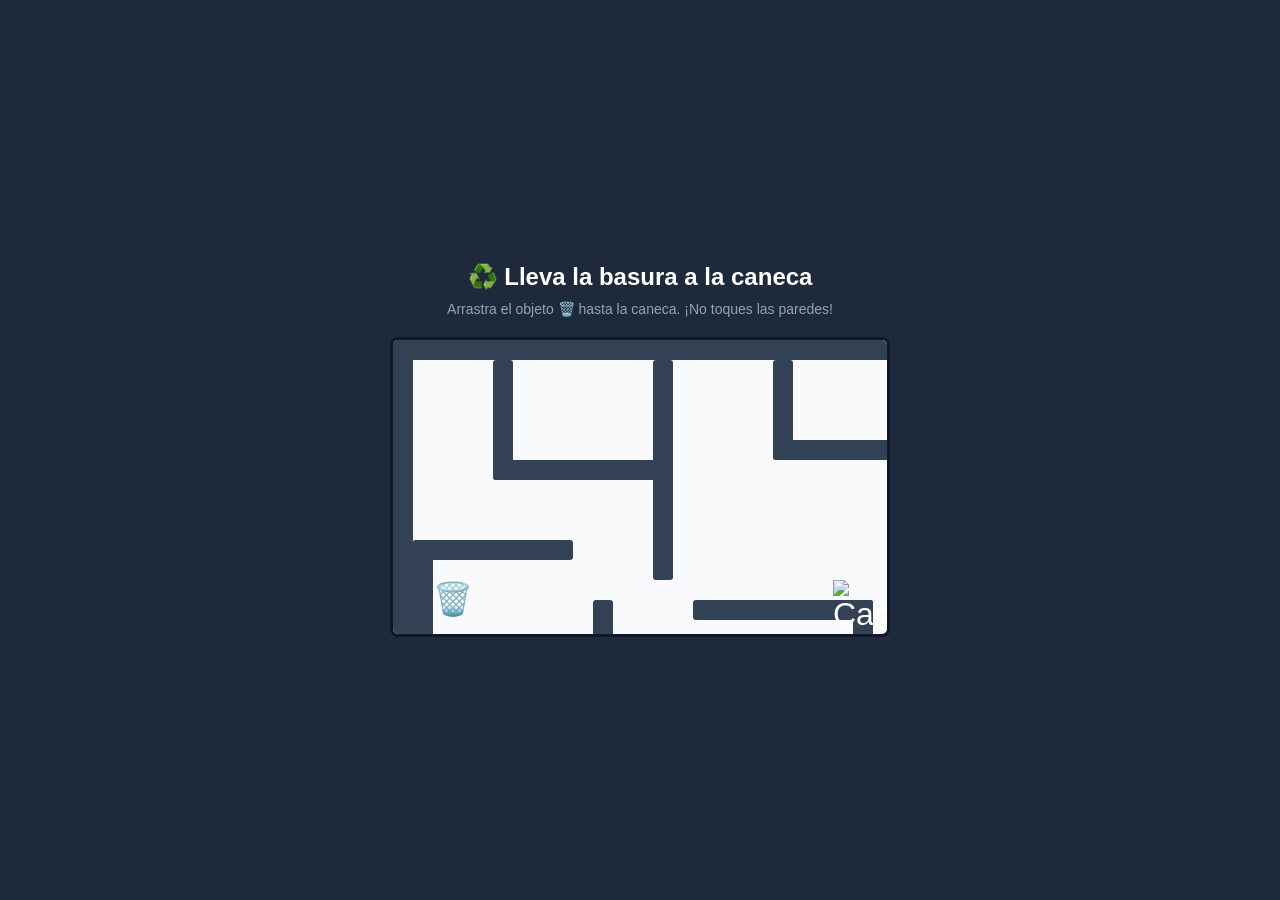
==== index.html @ 74b23d67 "Update index.html" ====
<!DOCTYPE html>
<html lang="es">
<head>
  <meta charset="UTF-8">
  <meta name="viewport" content="width=device-width, initial-scale=1.0">
  <title>Laberinto - Lleva la basura a la caneca</title>
  <link rel="stylesheet" href="style.css">
</head>
<body>
  <div id="juego">
    <h1>♻️ Lleva la basura a la caneca</h1>
    <p id="instrucciones">Arrastra el objeto 🗑️ hasta la caneca. ¡No toques las paredes!</p>

    <div id="laberinto">
      <!-- ===== BORDES EXTERNOS ===== -->
      <div class="pared" style="top: 0;    left: 0;    width: 800px; height: 20px;"></div>
      <div class="pared" style="top: 0;    left: 0;    width: 20px;  height: 600px;"></div>
      <div class="pared" style="top: 0;    left: 780px; width: 20px; height: 600px;"></div>
      <div class="pared" style="top: 580px; left: 0;    width: 800px; height: 20px;"></div>

      <!-- ===== PAREDES INTERNAS (diseño del laberinto) ===== -->

      <!-- Fila superior -->
      <div class="pared" style="top: 20px;  left: 100px; width: 20px;  height: 120px;"></div>
      <div class="pared" style="top: 120px; left: 100px; width: 180px; height: 20px;"></div>
      <div class="pared" style="top: 20px;  left: 260px; width: 20px;  height: 220px;"></div>
      <div class="pared" style="top: 20px;  left: 380px; width: 20px;  height: 100px;"></div>
      <div class="pared" style="top: 100px; left: 380px; width: 200px; height: 20px;"></div>
      <div class="pared" style="top: 20px;  left: 560px; width: 20px;  height: 260px;"></div>
      <div class="pared" style="top: 20px;  left: 660px; width: 20px;  height: 140px;"></div>
      <div class="pared" style="top: 140px; left: 660px; width: 120px; height: 20px;"></div>

      <!-- Zona media -->
      <div class="pared" style="top: 200px; left: 20px;  width: 160px; height: 20px;"></div>
      <div class="pared" style="top: 200px; left: 20px;  width: 20px;  height: 160px;"></div>
      <div class="pared" style="top: 340px; left: 20px;  width: 220px; height: 20px;"></div>
      <div class="pared" style="top: 260px; left: 200px; width: 20px;  height: 100px;"></div>
      <div class="pared" style="top: 260px; left: 300px; width: 180px; height: 20px;"></div>
      <div class="pared" style="top: 260px; left: 460px; width: 20px;  height: 140px;"></div>
      <div class="pared" style="top: 380px; left: 380px; width: 100px; height: 20px;"></div>
      <div class="pared" style="top: 380px; left: 300px; width: 20px;  height: 100px;"></div>
      <div class="pared" style="top: 460px; left: 300px; width: 220px; height: 20px;"></div>
      <div class="pared" style="top: 380px; left: 560px; width: 20px;  height: 120px;"></div>
      <div class="pared" style="top: 380px; left: 660px; width: 120px; height: 20px;"></div>

      <!-- Zona inferior -->
      <div class="pared" style="top: 480px; left: 20px;  width: 140px; height: 20px;"></div>
      <div class="pared" style="top: 480px; left: 20px;  width: 20px;  height: 100px;"></div>
      <div class="pared" style="top: 480px; left: 200px; width: 20px;  height: 100px;"></div>
      <div class="pared" style="top: 480px; left: 380px; width: 20px;  height: 100px;"></div>
      <div class="pared" style="top: 480px; left: 460px; width: 20px;  height: 100px;"></div>
      <div class="pared" style="top: 480px; left: 560px; width: 20px;  height: 100px;"></div>

      <!-- ===== OBJETO ARRASTRABLE ===== -->
      <div id="objeto">🗑️</div>

      <!-- ===== CANECA (META) ===== -->
      <div id="meta">
        <img src="https://cdn-icons-png.flaticon.com/512/2933/2933263.png" alt="Caneca de basura">
      </div>
    </div>
  </div>

  <!-- Pantalla de derrota -->
  <div id="perdiste" class="pantalla oculto">
    <h2>💥 ¡Perdiste!</h2>
    <p>Tocaste una pared</p>
    <button onclick="reiniciar()">Intentar de nuevo</button>
  </div>

  <!-- Pantalla de victoria -->
  <div id="ganaste" class="pantalla oculto">
    <h2>🎉 ¡Ganaste!</h2>
    <p>¡Llevaste la basura a la caneca!</p>
    <button onclick="reiniciar()">Jugar otra vez</button>
  </div>

  <script src="script.js"></script>
</body>
</html>
---- style.css ----
* { box-sizing: border-box; margin: 0; padding: 0; }

body {
  font-family: Arial, sans-serif;
  background: #1e293b;
  color: white;
  display: flex;
  justify-content: center;
  align-items: center;
  min-height: 100vh;
  padding: 20px;
}

#juego { text-align: center; }

h1 { margin-bottom: 10px; font-size: 24px; }
#instrucciones { margin-bottom: 20px; color: #94a3b8; font-size: 14px; }

#laberinto {
  position: relative;
  width: 500px;
  height: 300px;
  background: #f8fafc;
  border: 3px solid #0f172a;
  border-radius: 8px;
  margin: 0 auto;
  overflow: hidden;
}

.pared {
  position: absolute;
  background: #334155;
  border-radius: 3px;
}

#objeto {
  position: absolute;
  top: 240px;
  left: 40px;
  font-size: 32px;
  cursor: grab;
  user-select: none;
  transition: transform 0.05s;
  z-index: 10;
}

#objeto:active { cursor: grabbing; }

#meta {
  position: absolute;
  top: 240px;
  left: 440px;
  font-size: 32px;
  user-select: none;
}

/* Pantallas de resultado */
.pantalla {
  position: fixed;
  inset: 0;
  background: rgba(0,0,0,0.9);
  display: flex;
  flex-direction: column;
  justify-content: center;
  align-items: center;
  gap: 15px;
  z-index: 100;
}

.pantalla.oculto { display: none; }

.pantalla h2 { font-size: 48px; }

.pantalla button {
  padding: 12px 24px;
  font-size: 16px;
  background: #3b82f6;
  color: white;
  border: none;
  border-radius: 8px;
  cursor: pointer;
  margin-top: 10px;
}

.pantalla button:hover { background: #2563eb; }
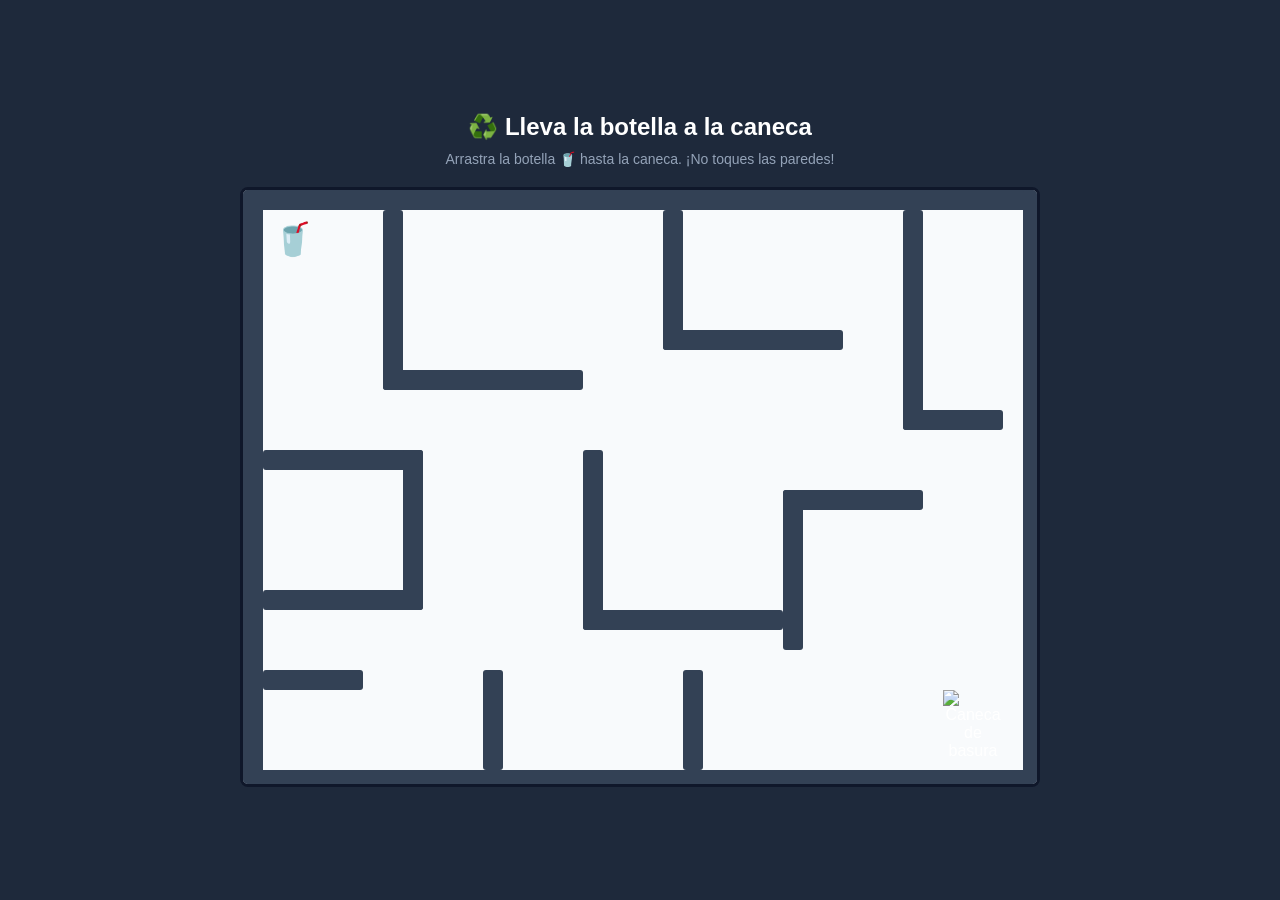
==== commit 40aa5c27: "Update index.html" ====
--- a/index.html
+++ b/index.html
@@ -3,13 +3,13 @@
 <head>
   <meta charset="UTF-8">
   <meta name="viewport" content="width=device-width, initial-scale=1.0">
-  <title>Laberinto - Lleva la basura a la caneca</title>
+  <title>Laberinto - Lleva la botella a la caneca</title>
   <link rel="stylesheet" href="style.css">
 </head>
 <body>
   <div id="juego">
-    <h1>♻️ Lleva la basura a la caneca</h1>
-    <p id="instrucciones">Arrastra el objeto 🗑️ hasta la caneca. ¡No toques las paredes!</p>
+    <h1>♻️ Lleva la botella a la caneca</h1>
+    <p id="instrucciones">Arrastra la botella 🥤 hasta la caneca. ¡No toques las paredes!</p>
 
     <div id="laberinto">
       <!-- ===== BORDES EXTERNOS ===== -->
@@ -18,43 +18,43 @@
       <div class="pared" style="top: 0;    left: 780px; width: 20px; height: 600px;"></div>
       <div class="pared" style="top: 580px; left: 0;    width: 800px; height: 20px;"></div>
 
-      <!-- ===== PAREDES INTERNAS (diseño del laberinto) ===== -->
+      <!-- ===== PAREDES INTERNAS ===== -->
+      <!-- Diseño con pasillos anchos (80px mínimo entre paredes) -->
 
-      <!-- Fila superior -->
-      <div class="pared" style="top: 20px;  left: 100px; width: 20px;  height: 120px;"></div>
-      <div class="pared" style="top: 120px; left: 100px; width: 180px; height: 20px;"></div>
-      <div class="pared" style="top: 20px;  left: 260px; width: 20px;  height: 220px;"></div>
-      <div class="pared" style="top: 20px;  left: 380px; width: 20px;  height: 100px;"></div>
-      <div class="pared" style="top: 100px; left: 380px; width: 200px; height: 20px;"></div>
-      <div class="pared" style="top: 20px;  left: 560px; width: 20px;  height: 260px;"></div>
-      <div class="pared" style="top: 20px;  left: 660px; width: 20px;  height: 140px;"></div>
-      <div class="pared" style="top: 140px; left: 660px; width: 120px; height: 20px;"></div>
+      <!-- Bloque superior izquierdo -->
+      <div class="pared" style="top: 20px;  left: 140px; width: 20px;  height: 180px;"></div>
+      <div class="pared" style="top: 180px; left: 140px; width: 200px; height: 20px;"></div>
 
-      <!-- Zona media -->
-      <div class="pared" style="top: 200px; left: 20px;  width: 160px; height: 20px;"></div>
-      <div class="pared" style="top: 200px; left: 20px;  width: 20px;  height: 160px;"></div>
-      <div class="pared" style="top: 340px; left: 20px;  width: 220px; height: 20px;"></div>
-      <div class="pared" style="top: 260px; left: 200px; width: 20px;  height: 100px;"></div>
-      <div class="pared" style="top: 260px; left: 300px; width: 180px; height: 20px;"></div>
-      <div class="pared" style="top: 260px; left: 460px; width: 20px;  height: 140px;"></div>
-      <div class="pared" style="top: 380px; left: 380px; width: 100px; height: 20px;"></div>
-      <div class="pared" style="top: 380px; left: 300px; width: 20px;  height: 100px;"></div>
-      <div class="pared" style="top: 460px; left: 300px; width: 220px; height: 20px;"></div>
-      <div class="pared" style="top: 380px; left: 560px; width: 20px;  height: 120px;"></div>
-      <div class="pared" style="top: 380px; left: 660px; width: 120px; height: 20px;"></div>
+      <!-- Bloque superior central -->
+      <div class="pared" style="top: 20px;  left: 420px; width: 20px;  height: 140px;"></div>
+      <div class="pared" style="top: 140px; left: 420px; width: 180px; height: 20px;"></div>
 
-      <!-- Zona inferior -->
-      <div class="pared" style="top: 480px; left: 20px;  width: 140px; height: 20px;"></div>
-      <div class="pared" style="top: 480px; left: 20px;  width: 20px;  height: 100px;"></div>
-      <div class="pared" style="top: 480px; left: 200px; width: 20px;  height: 100px;"></div>
-      <div class="pared" style="top: 480px; left: 380px; width: 20px;  height: 100px;"></div>
-      <div class="pared" style="top: 480px; left: 460px; width: 20px;  height: 100px;"></div>
-      <div class="pared" style="top: 480px; left: 560px; width: 20px;  height: 100px;"></div>
+      <!-- Bloque superior derecho -->
+      <div class="pared" style="top: 20px;  left: 660px; width: 20px;  height: 220px;"></div>
+      <div class="pared" style="top: 220px; left: 660px; width: 100px; height: 20px;"></div>
 
-      <!-- ===== OBJETO ARRASTRABLE ===== -->
-      <div id="objeto">🗑️</div>
+      <!-- Bloque medio izquierdo -->
+      <div class="pared" style="top: 260px; left: 20px;  width: 160px; height: 20px;"></div>
+      <div class="pared" style="top: 260px; left: 160px; width: 20px;  height: 160px;"></div>
+      <div class="pared" style="top: 400px; left: 20px;  width: 160px; height: 20px;"></div>
 
-      <!-- ===== CANECA (META) ===== -->
+      <!-- Bloque medio central -->
+      <div class="pared" style="top: 260px; left: 340px; width: 20px;  height: 180px;"></div>
+      <div class="pared" style="top: 420px; left: 340px; width: 200px; height: 20px;"></div>
+
+      <!-- Bloque medio derecho -->
+      <div class="pared" style="top: 300px; left: 540px; width: 20px;  height: 160px;"></div>
+      <div class="pared" style="top: 300px; left: 540px; width: 140px; height: 20px;"></div>
+
+      <!-- Bloque inferior -->
+      <div class="pared" style="top: 480px; left: 20px;  width: 100px; height: 20px;"></div>
+      <div class="pared" style="top: 480px; left: 240px; width: 20px;  height: 100px;"></div>
+      <div class="pared" style="top: 480px; left: 440px; width: 20px;  height: 100px;"></div>
+
+      <!-- ===== OBJETO ARRASTRABLE (BOTELLA) ===== -->
+      <div id="objeto">🥤</div>
+
+      <!-- ===== CANECA (META) - FIJA ===== -->
       <div id="meta">
         <img src="https://cdn-icons-png.flaticon.com/512/2933/2933263.png" alt="Caneca de basura">
       </div>
@@ -71,7 +71,7 @@
   <!-- Pantalla de victoria -->
   <div id="ganaste" class="pantalla oculto">
     <h2>🎉 ¡Ganaste!</h2>
-    <p>¡Llevaste la basura a la caneca!</p>
+    <p>¡Llevaste la botella a la caneca!</p>
     <button onclick="reiniciar()">Jugar otra vez</button>
   </div>
 
--- a/style.css
+++ b/style.css
@@ -18,8 +18,8 @@
 
 #laberinto {
   position: relative;
-  width: 500px;
-  height: 300px;
+  width: 800px;
+  height: 600px;
   background: #f8fafc;
   border: 3px solid #0f172a;
   border-radius: 8px;
@@ -35,12 +35,11 @@
 
 #objeto {
   position: absolute;
-  top: 240px;
-  left: 40px;
+  top: 30px;
+  left: 30px;
   font-size: 32px;
   cursor: grab;
   user-select: none;
-  transition: transform 0.05s;
   z-index: 10;
 }
 
@@ -48,10 +47,16 @@
 
 #meta {
   position: absolute;
-  top: 240px;
-  left: 440px;
-  font-size: 32px;
+  top: 500px;
+  left: 700px;
+  width: 60px;
+  height: 60px;
   user-select: none;
+}
+#meta img {
+  width: 100%;
+  height: 100%;
+  object-fit: contain;
 }
 
 /* Pantallas de resultado */
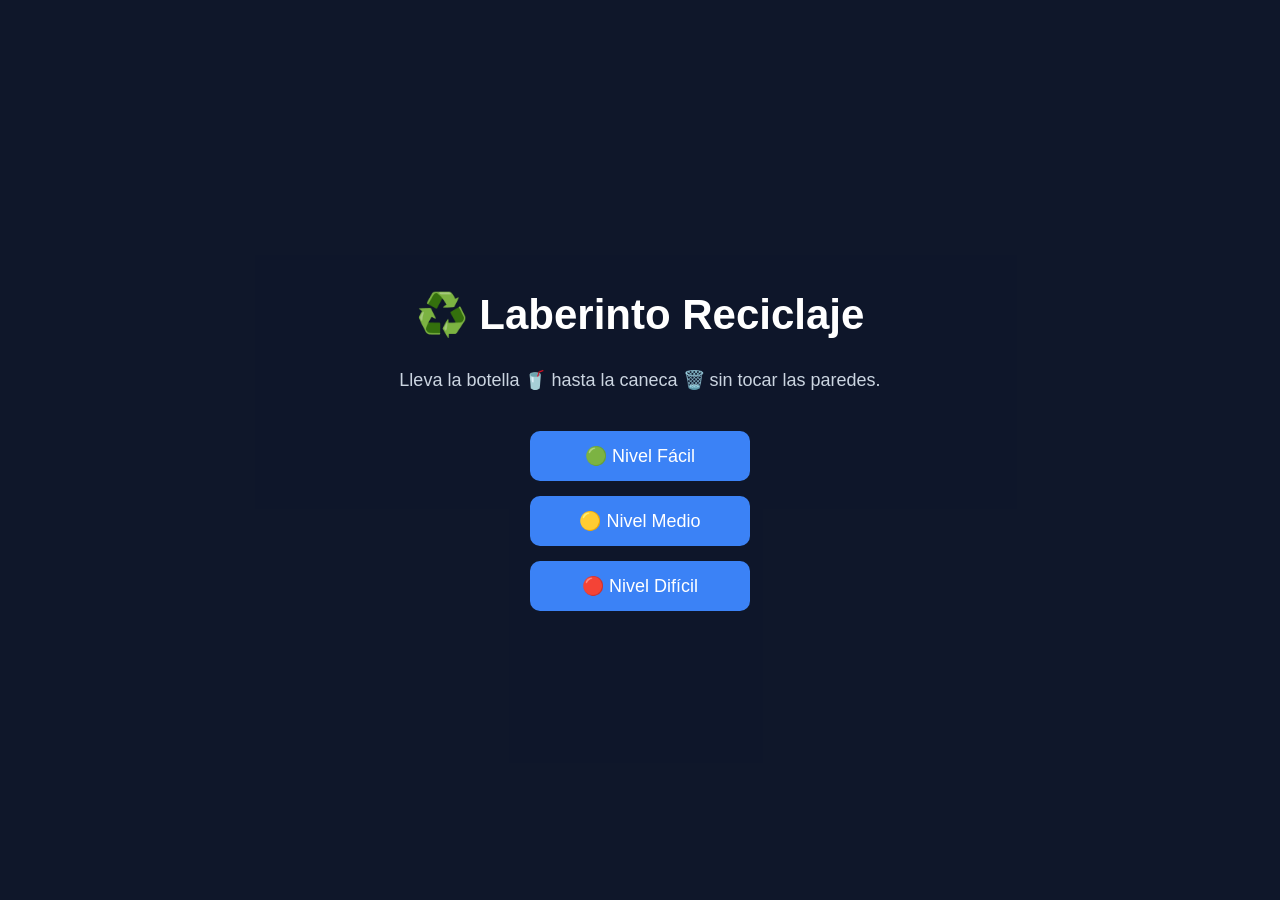
==== commit 0d98c358: "Update index.html" ====
--- a/index.html
+++ b/index.html
@@ -7,72 +7,52 @@
   <link rel="stylesheet" href="style.css">
 </head>
 <body>
-  <div id="juego">
-    <h1>♻️ Lleva la botella a la caneca</h1>
+
+  <!-- ================= MENÚ DE INICIO ================= -->
+  <div id="menu" class="pantalla">
+    <h1>♻️ Laberinto Reciclaje</h1>
+    <p>Lleva la botella 🥤 hasta la caneca 🗑️ sin tocar las paredes.</p>
+    <div class="botones-menu">
+      <button onclick="iniciarNivel(1)">🟢 Nivel Fácil</button>
+      <button onclick="iniciarNivel(2)">🟡 Nivel Medio</button>
+      <button onclick="iniciarNivel(3)">🔴 Nivel Difícil</button>
+    </div>
+  </div>
+
+  <!-- ================= JUEGO ================= -->
+  <div id="juego" class="oculto">
+    <h1 id="titulo-nivel">Nivel 1 - Fácil</h1>
     <p id="instrucciones">Arrastra la botella 🥤 hasta la caneca. ¡No toques las paredes!</p>
 
     <div id="laberinto">
-      <!-- ===== BORDES EXTERNOS ===== -->
-      <div class="pared" style="top: 0;    left: 0;    width: 800px; height: 20px;"></div>
-      <div class="pared" style="top: 0;    left: 0;    width: 20px;  height: 600px;"></div>
-      <div class="pared" style="top: 0;    left: 780px; width: 20px; height: 600px;"></div>
-      <div class="pared" style="top: 580px; left: 0;    width: 800px; height: 20px;"></div>
+      <!-- Las paredes se generan desde JavaScript según el nivel -->
 
-      <!-- ===== PAREDES INTERNAS ===== -->
-      <!-- Diseño con pasillos anchos (80px mínimo entre paredes) -->
-
-      <!-- Bloque superior izquierdo -->
-      <div class="pared" style="top: 20px;  left: 140px; width: 20px;  height: 180px;"></div>
-      <div class="pared" style="top: 180px; left: 140px; width: 200px; height: 20px;"></div>
-
-      <!-- Bloque superior central -->
-      <div class="pared" style="top: 20px;  left: 420px; width: 20px;  height: 140px;"></div>
-      <div class="pared" style="top: 140px; left: 420px; width: 180px; height: 20px;"></div>
-
-      <!-- Bloque superior derecho -->
-      <div class="pared" style="top: 20px;  left: 660px; width: 20px;  height: 220px;"></div>
-      <div class="pared" style="top: 220px; left: 660px; width: 100px; height: 20px;"></div>
-
-      <!-- Bloque medio izquierdo -->
-      <div class="pared" style="top: 260px; left: 20px;  width: 160px; height: 20px;"></div>
-      <div class="pared" style="top: 260px; left: 160px; width: 20px;  height: 160px;"></div>
-      <div class="pared" style="top: 400px; left: 20px;  width: 160px; height: 20px;"></div>
-
-      <!-- Bloque medio central -->
-      <div class="pared" style="top: 260px; left: 340px; width: 20px;  height: 180px;"></div>
-      <div class="pared" style="top: 420px; left: 340px; width: 200px; height: 20px;"></div>
-
-      <!-- Bloque medio derecho -->
-      <div class="pared" style="top: 300px; left: 540px; width: 20px;  height: 160px;"></div>
-      <div class="pared" style="top: 300px; left: 540px; width: 140px; height: 20px;"></div>
-
-      <!-- Bloque inferior -->
-      <div class="pared" style="top: 480px; left: 20px;  width: 100px; height: 20px;"></div>
-      <div class="pared" style="top: 480px; left: 240px; width: 20px;  height: 100px;"></div>
-      <div class="pared" style="top: 480px; left: 440px; width: 20px;  height: 100px;"></div>
-
-      <!-- ===== OBJETO ARRASTRABLE (BOTELLA) ===== -->
+      <!-- Objeto arrastrable -->
       <div id="objeto">🥤</div>
 
-      <!-- ===== CANECA (META) - FIJA ===== -->
+      <!-- Caneca (meta) -->
       <div id="meta">
-        <img src="https://cdn-icons-png.flaticon.com/512/2933/2933263.png" alt="Caneca de basura">
+        <img src="https://cdn-icons-png.flaticon.com/512/2933/2933263.png" alt="Caneca">
       </div>
     </div>
+
+    <button id="btn-menu" onclick="volverAlMenu()">⬅ Volver al menú</button>
   </div>
 
-  <!-- Pantalla de derrota -->
+  <!-- ================= PANTALLA PERDISTE ================= -->
   <div id="perdiste" class="pantalla oculto">
     <h2>💥 ¡Perdiste!</h2>
     <p>Tocaste una pared</p>
-    <button onclick="reiniciar()">Intentar de nuevo</button>
+    <button onclick="reiniciarNivel()">🔄 Intentar de nuevo</button>
+    <button onclick="volverAlMenu()">🏠 Menú principal</button>
   </div>
 
-  <!-- Pantalla de victoria -->
+  <!-- ================= PANTALLA GANASTE ================= -->
   <div id="ganaste" class="pantalla oculto">
     <h2>🎉 ¡Ganaste!</h2>
-    <p>¡Llevaste la botella a la caneca!</p>
-    <button onclick="reiniciar()">Jugar otra vez</button>
+    <p id="mensaje-ganaste">¡Llevaste la botella a la caneca!</p>
+    <button id="btn-siguiente" onclick="siguienteNivel()">➡ Siguiente nivel</button>
+    <button onclick="volverAlMenu()">🏠 Menú principal</button>
   </div>
 
   <script src="script.js"></script>
--- a/style.css
+++ b/style.css
@@ -1,7 +1,7 @@
 * { box-sizing: border-box; margin: 0; padding: 0; }
 
 body {
-  font-family: Arial, sans-serif;
+  font-family: 'Segoe UI', Arial, sans-serif;
   background: #1e293b;
   color: white;
   display: flex;
@@ -11,10 +11,53 @@
   padding: 20px;
 }
 
+.oculto { display: none !important; }
+
+/* ====== MENÚ Y PANTALLAS ====== */
+.pantalla {
+  position: fixed;
+  inset: 0;
+  background: rgba(15, 23, 42, 0.98);
+  display: flex;
+  flex-direction: column;
+  justify-content: center;
+  align-items: center;
+  gap: 20px;
+  z-index: 100;
+  padding: 20px;
+  text-align: center;
+}
+
+.pantalla h1 { font-size: 42px; margin-bottom: 10px; }
+.pantalla h2 { font-size: 48px; }
+.pantalla p { font-size: 18px; color: #cbd5e1; max-width: 500px; }
+
+.botones-menu {
+  display: flex;
+  flex-direction: column;
+  gap: 15px;
+  margin-top: 20px;
+}
+
+.pantalla button {
+  padding: 14px 28px;
+  font-size: 18px;
+  background: #3b82f6;
+  color: white;
+  border: none;
+  border-radius: 10px;
+  cursor: pointer;
+  transition: background 0.2s, transform 0.1s;
+  min-width: 220px;
+}
+
+.pantalla button:hover { background: #2563eb; transform: scale(1.03); }
+
+/* ====== JUEGO ====== */
 #juego { text-align: center; }
 
-h1 { margin-bottom: 10px; font-size: 24px; }
-#instrucciones { margin-bottom: 20px; color: #94a3b8; font-size: 14px; }
+#juego h1 { margin-bottom: 8px; font-size: 26px; color: #60a5fa; }
+#instrucciones { margin-bottom: 18px; color: #94a3b8; font-size: 14px; }
 
 #laberinto {
   position: relative;
@@ -22,7 +65,7 @@
   height: 600px;
   background: #f8fafc;
   border: 3px solid #0f172a;
-  border-radius: 8px;
+  border-radius: 10px;
   margin: 0 auto;
   overflow: hidden;
 }
@@ -35,56 +78,53 @@
 
 #objeto {
   position: absolute;
-  top: 30px;
-  left: 30px;
-  font-size: 32px;
+  width: 40px;
+  height: 40px;
+  font-size: 30px;
+  line-height: 40px;
+  text-align: center;
   cursor: grab;
   user-select: none;
   z-index: 10;
+  transition: transform 0.05s;
 }
 
-#objeto:active { cursor: grabbing; }
+#objeto:active { cursor: grabbing; transform: scale(1.1); }
 
 #meta {
   position: absolute;
-  top: 500px;
-  left: 700px;
   width: 60px;
   height: 60px;
   user-select: none;
+  z-index: 5;
+  pointer-events: none;
 }
+
 #meta img {
   width: 100%;
   height: 100%;
   object-fit: contain;
 }
 
-/* Pantallas de resultado */
-.pantalla {
-  position: fixed;
-  inset: 0;
-  background: rgba(0,0,0,0.9);
-  display: flex;
-  flex-direction: column;
-  justify-content: center;
-  align-items: center;
-  gap: 15px;
-  z-index: 100;
-}
-
-.pantalla.oculto { display: none; }
-
-.pantalla h2 { font-size: 48px; }
-
-.pantalla button {
-  padding: 12px 24px;
-  font-size: 16px;
-  background: #3b82f6;
+#btn-menu {
+  margin-top: 18px;
+  padding: 10px 20px;
+  font-size: 14px;
+  background: #475569;
   color: white;
   border: none;
   border-radius: 8px;
   cursor: pointer;
-  margin-top: 10px;
 }
 
-.pantalla button:hover { background: #2563eb; }
+#btn-menu:hover { background: #64748b; }
+
+/* ====== RESPONSIVE ====== */
+@media (max-width: 850px) {
+  #laberinto {
+    width: 90vw;
+    height: 68vw;
+    max-width: 800px;
+    max-height: 600px;
+  }
+}
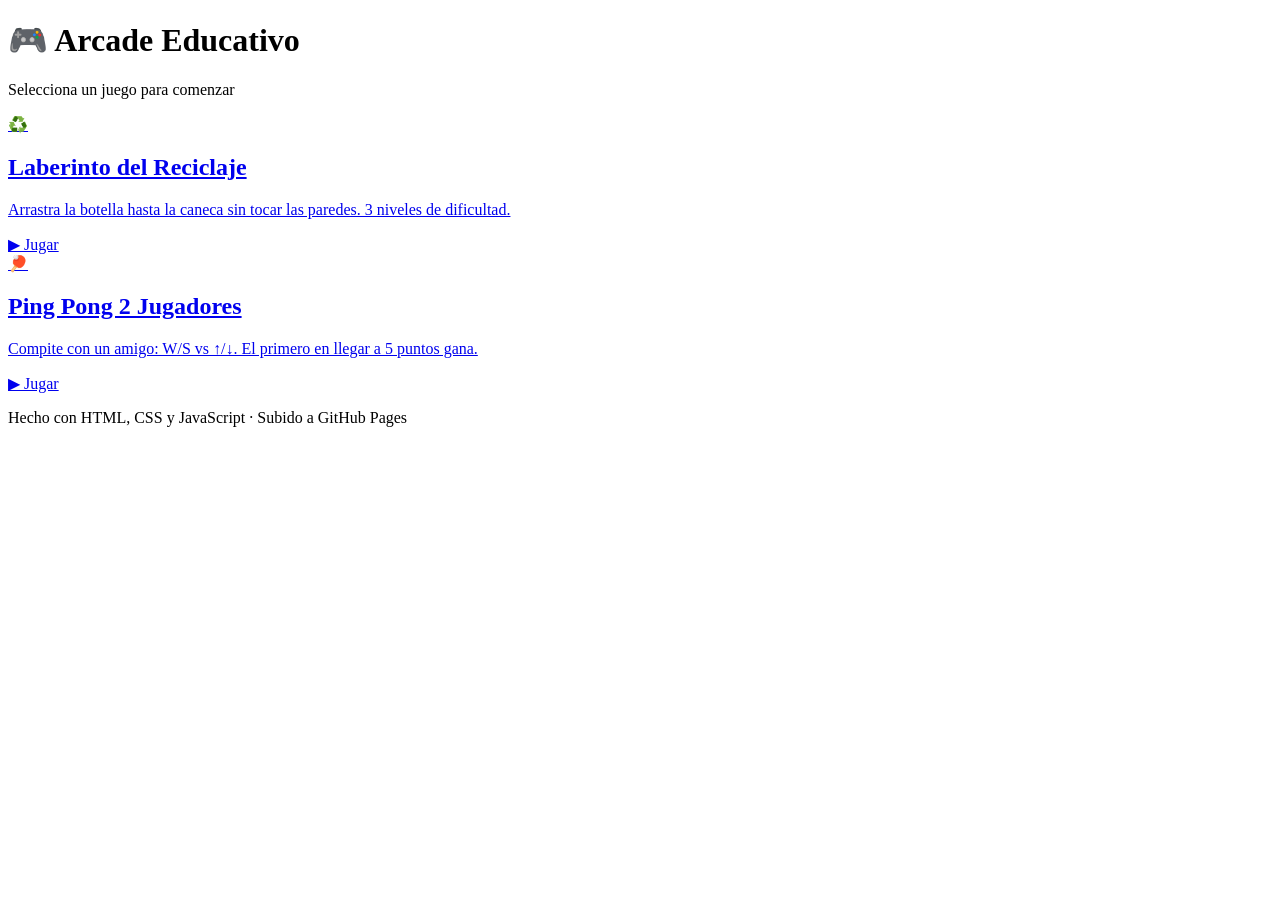
==== commit ff696118: "Create index.html" ====
--- a/index.html
+++ b/index.html
@@ -3,58 +3,39 @@
 <head>
   <meta charset="UTF-8">
   <meta name="viewport" content="width=device-width, initial-scale=1.0">
-  <title>Laberinto - Lleva la botella a la caneca</title>
-  <link rel="stylesheet" href="style.css">
+  <title>🎮 Arcade Educativo</title>
+  <link rel="stylesheet" href="styles.css">
 </head>
 <body>
 
-  <!-- ================= MENÚ DE INICIO ================= -->
-  <div id="menu" class="pantalla">
-    <h1>♻️ Laberinto Reciclaje</h1>
-    <p>Lleva la botella 🥤 hasta la caneca 🗑️ sin tocar las paredes.</p>
-    <div class="botones-menu">
-      <button onclick="iniciarNivel(1)">🟢 Nivel Fácil</button>
-      <button onclick="iniciarNivel(2)">🟡 Nivel Medio</button>
-      <button onclick="iniciarNivel(3)">🔴 Nivel Difícil</button>
+  <div class="contenedor">
+    <header>
+      <h1>🎮 Arcade Educativo</h1>
+      <p>Selecciona un juego para comenzar</p>
+    </header>
+
+    <div class="juegos">
+
+      <a href="laberinto/index.html" class="tarjeta">
+        <div class="icono">♻️</div>
+        <h2>Laberinto del Reciclaje</h2>
+        <p>Arrastra la botella hasta la caneca sin tocar las paredes. 3 niveles de dificultad.</p>
+        <span class="btn-jugar">▶ Jugar</span>
+      </a>
+
+      <a href="pingpong/index.html" class="tarjeta">
+        <div class="icono">🏓</div>
+        <h2>Ping Pong 2 Jugadores</h2>
+        <p>Compite con un amigo: W/S vs ↑/↓. El primero en llegar a 5 puntos gana.</p>
+        <span class="btn-jugar">▶ Jugar</span>
+      </a>
+
     </div>
+
+    <footer>
+      <p>Hecho con HTML, CSS y JavaScript · Subido a GitHub Pages</p>
+    </footer>
   </div>
 
-  <!-- ================= JUEGO ================= -->
-  <div id="juego" class="oculto">
-    <h1 id="titulo-nivel">Nivel 1 - Fácil</h1>
-    <p id="instrucciones">Arrastra la botella 🥤 hasta la caneca. ¡No toques las paredes!</p>
-
-    <div id="laberinto">
-      <!-- Las paredes se generan desde JavaScript según el nivel -->
-
-      <!-- Objeto arrastrable -->
-      <div id="objeto">🥤</div>
-
-      <!-- Caneca (meta) -->
-      <div id="meta">
-        <img src="https://cdn-icons-png.flaticon.com/512/2933/2933263.png" alt="Caneca">
-      </div>
-    </div>
-
-    <button id="btn-menu" onclick="volverAlMenu()">⬅ Volver al menú</button>
-  </div>
-
-  <!-- ================= PANTALLA PERDISTE ================= -->
-  <div id="perdiste" class="pantalla oculto">
-    <h2>💥 ¡Perdiste!</h2>
-    <p>Tocaste una pared</p>
-    <button onclick="reiniciarNivel()">🔄 Intentar de nuevo</button>
-    <button onclick="volverAlMenu()">🏠 Menú principal</button>
-  </div>
-
-  <!-- ================= PANTALLA GANASTE ================= -->
-  <div id="ganaste" class="pantalla oculto">
-    <h2>🎉 ¡Ganaste!</h2>
-    <p id="mensaje-ganaste">¡Llevaste la botella a la caneca!</p>
-    <button id="btn-siguiente" onclick="siguienteNivel()">➡ Siguiente nivel</button>
-    <button onclick="volverAlMenu()">🏠 Menú principal</button>
-  </div>
-
-  <script src="script.js"></script>
 </body>
 </html>
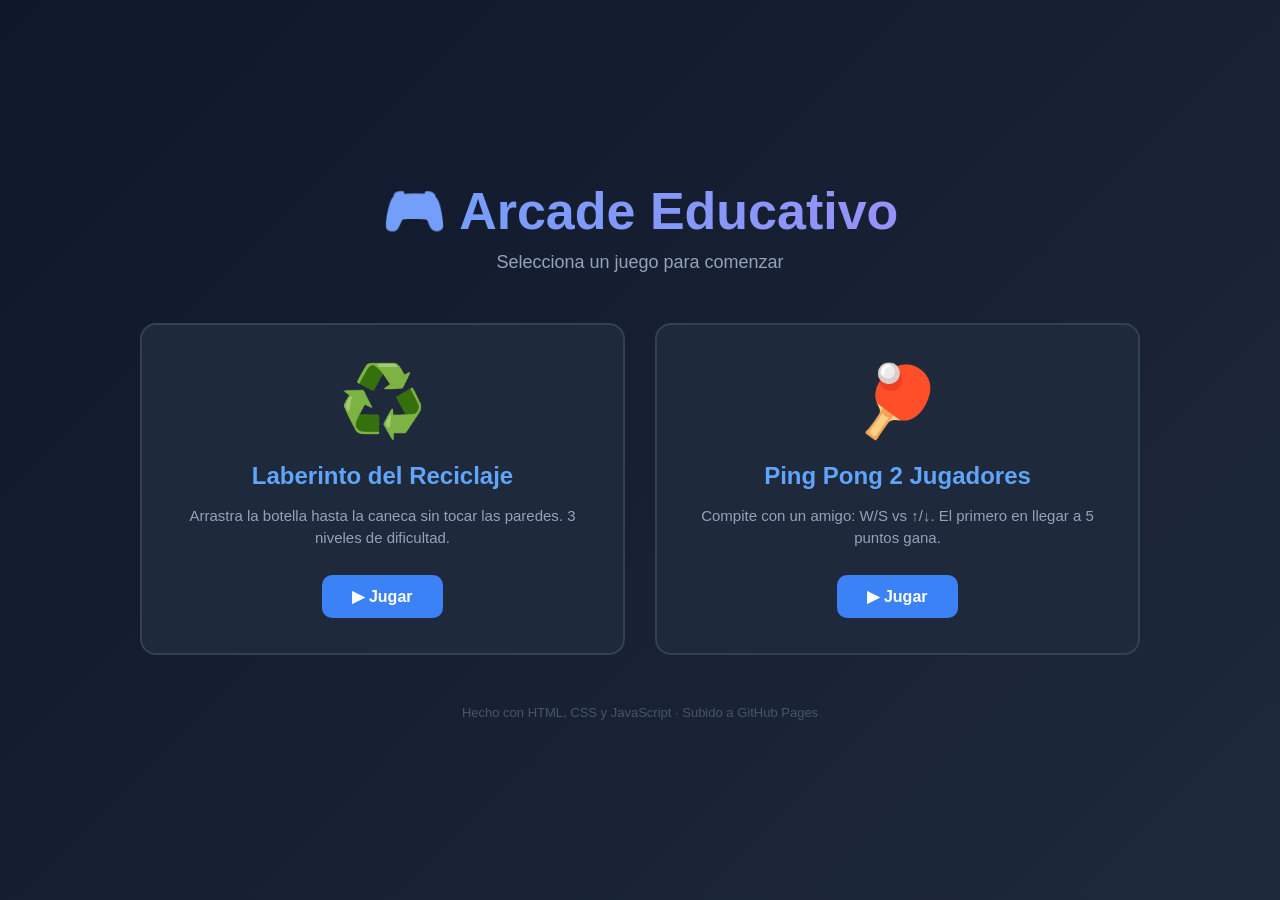
==== commit 51f21b76: "Update index.html" ====
--- a/index.html
+++ b/index.html
@@ -3,7 +3,7 @@
 <head>
   <meta charset="UTF-8">
   <meta name="viewport" content="width=device-width, initial-scale=1.0">
-  <title>🎮 Arcade Educativo</title>
+  <title>🎮 Juegos Wikos</title>
   <link rel="stylesheet" href="styles.css">
 </head>
 <body>
--- a/styles.css
+++ b/styles.css
@@ -0,0 +1,120 @@
+* {
+  box-sizing: border-box;
+  margin: 0;
+  padding: 0;
+}
+
+body {
+  font-family: 'Segoe UI', Arial, sans-serif;
+  background: linear-gradient(135deg, #0f172a 0%, #1e293b 100%);
+  color: white;
+  min-height: 100vh;
+  display: flex;
+  justify-content: center;
+  align-items: center;
+  padding: 30px 20px;
+}
+
+.contenedor {
+  width: 100%;
+  max-width: 1000px;
+  text-align: center;
+}
+
+header h1 {
+  font-size: 52px;
+  margin-bottom: 10px;
+  background: linear-gradient(90deg, #60a5fa, #a78bfa);
+  -webkit-background-clip: text;
+  -webkit-text-fill-color: transparent;
+  background-clip: text;
+}
+
+header p {
+  color: #94a3b8;
+  font-size: 18px;
+  margin-bottom: 50px;
+}
+
+.juegos {
+  display: grid;
+  grid-template-columns: repeat(auto-fit, minmax(300px, 1fr));
+  gap: 30px;
+  margin-bottom: 50px;
+}
+
+.tarjeta {
+  background: #1e293b;
+  border: 2px solid #334155;
+  border-radius: 16px;
+  padding: 35px 25px;
+  text-decoration: none;
+  color: white;
+  transition: all 0.3s ease;
+  display: flex;
+  flex-direction: column;
+  align-items: center;
+  gap: 15px;
+}
+
+.tarjeta:hover {
+  border-color: #60a5fa;
+  transform: translateY(-8px);
+  box-shadow: 0 15px 40px rgba(96, 165, 250, 0.3);
+}
+
+.icono {
+  font-size: 70px;
+  margin-bottom: 5px;
+}
+
+.tarjeta h2 {
+  font-size: 24px;
+  color: #60a5fa;
+}
+
+.tarjeta p {
+  color: #94a3b8;
+  font-size: 15px;
+  line-height: 1.5;
+  text-align: center;
+}
+
+.btn-jugar {
+  margin-top: 10px;
+  padding: 12px 30px;
+  background: #3b82f6;
+  border-radius: 10px;
+  font-size: 16px;
+  font-weight: bold;
+  transition: background 0.2s;
+}
+
+.tarjeta:hover .btn-jugar {
+  background: #2563eb;
+}
+
+footer p {
+  color: #475569;
+  font-size: 13px;
+}
+
+/* Responsive */
+@media (max-width: 600px) {
+  header h1 {
+    font-size: 34px;
+  }
+
+  header p {
+    font-size: 15px;
+    margin-bottom: 30px;
+  }
+
+  .icono {
+    font-size: 55px;
+  }
+
+  .tarjeta h2 {
+    font-size: 20px;
+  }
+}
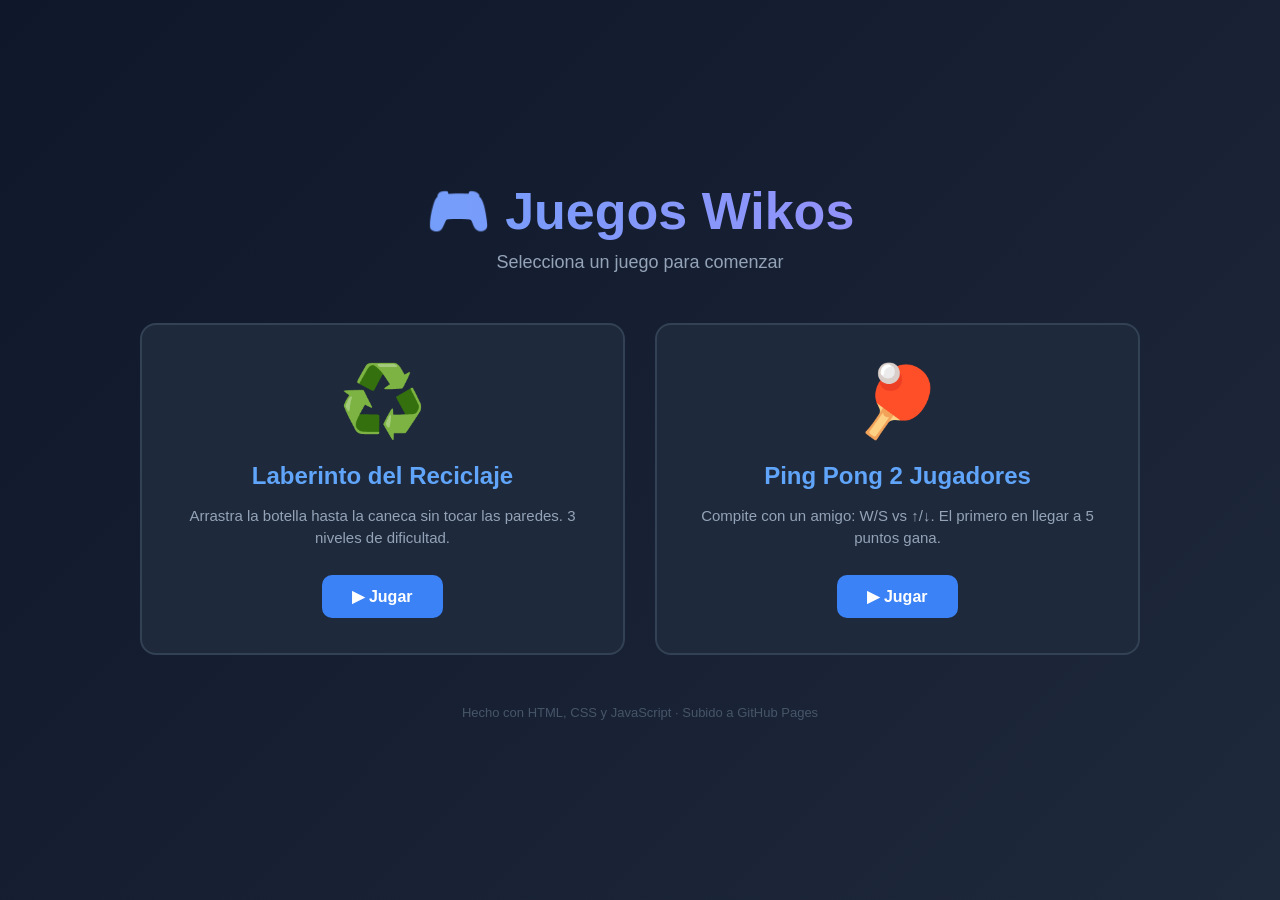
==== commit 59ed716f: "Update index.html" ====
--- a/index.html
+++ b/index.html
@@ -3,14 +3,14 @@
 <head>
   <meta charset="UTF-8">
   <meta name="viewport" content="width=device-width, initial-scale=1.0">
-  <title>🎮 Juegos Wikos</title>
+  <title>🎮 Juegos de kayleb</title>
   <link rel="stylesheet" href="styles.css">
 </head>
 <body>
 
   <div class="contenedor">
     <header>
-      <h1>🎮 Arcade Educativo</h1>
+      <h1>🎮 Juegos Wikos</h1>
       <p>Selecciona un juego para comenzar</p>
     </header>
 
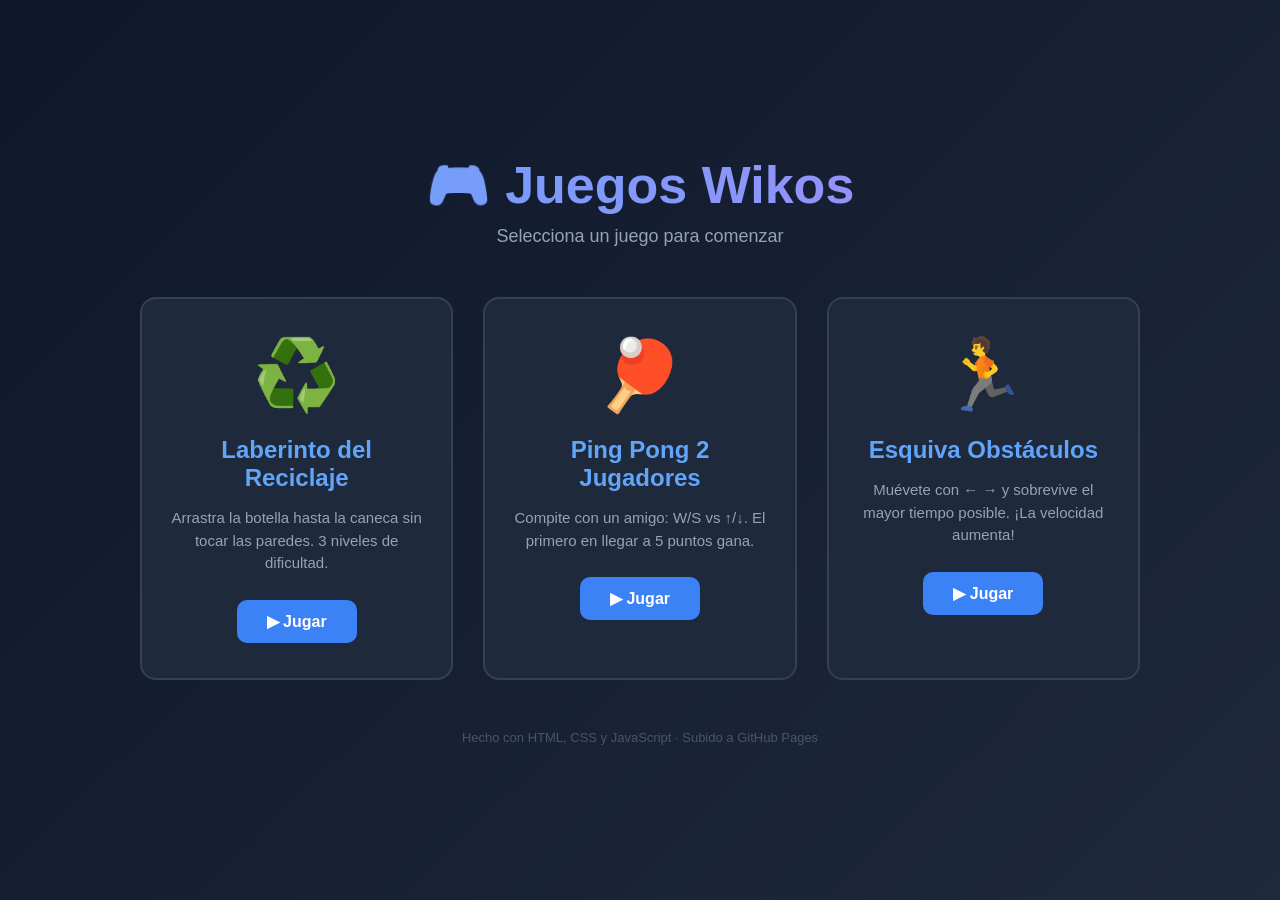
==== commit f94364b8: "Update index.html" ====
--- a/index.html
+++ b/index.html
@@ -30,6 +30,13 @@
         <span class="btn-jugar">▶ Jugar</span>
       </a>
 
+      <a href="esquivar/index.html" class="tarjeta">
+  <div class="icono">🏃</div>
+  <h2>Esquiva Obstáculos</h2>
+  <p>Muévete con ← → y sobrevive el mayor tiempo posible. ¡La velocidad aumenta!</p>
+  <span class="btn-jugar">▶ Jugar</span>
+</a>
+
     </div>
 
     <footer>
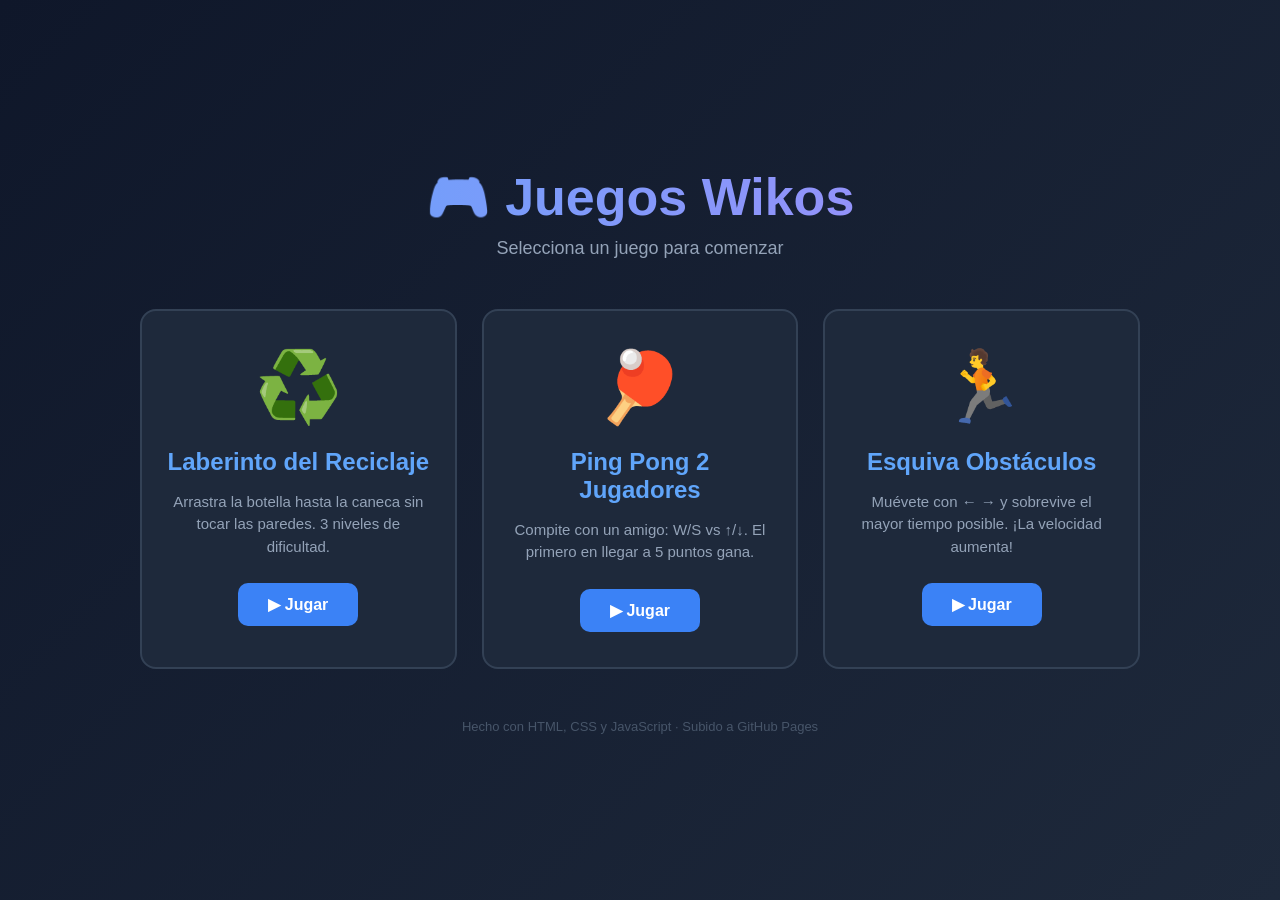
==== commit f763c2ef: "Update index.html" ====
--- a/index.html
+++ b/index.html
@@ -31,12 +31,11 @@
       </a>
 
       <a href="esquivar/index.html" class="tarjeta">
-  <div class="icono">🏃</div>
-  <h2>Esquiva Obstáculos</h2>
-  <p>Muévete con ← → y sobrevive el mayor tiempo posible. ¡La velocidad aumenta!</p>
-  <span class="btn-jugar">▶ Jugar</span>
-</a>
-
+        <div class="icono">🏃</div>
+        <h2>Esquiva Obstáculos</h2>
+        <p>Muévete con ← → y sobrevive el mayor tiempo posible. ¡La velocidad aumenta!</p>
+        <span class="btn-jugar">▶ Jugar</span>
+       </a>
     </div>
 
     <footer>
--- a/styles.css
+++ b/styles.css
@@ -38,8 +38,8 @@
 
 .juegos {
   display: grid;
-  grid-template-columns: repeat(auto-fit, minmax(300px, 1fr));
-  gap: 30px;
+  grid-template-columns: repeat(auto-fit, minmax(280px, 1fr));
+  gap: 25px;
   margin-bottom: 50px;
 }
 
